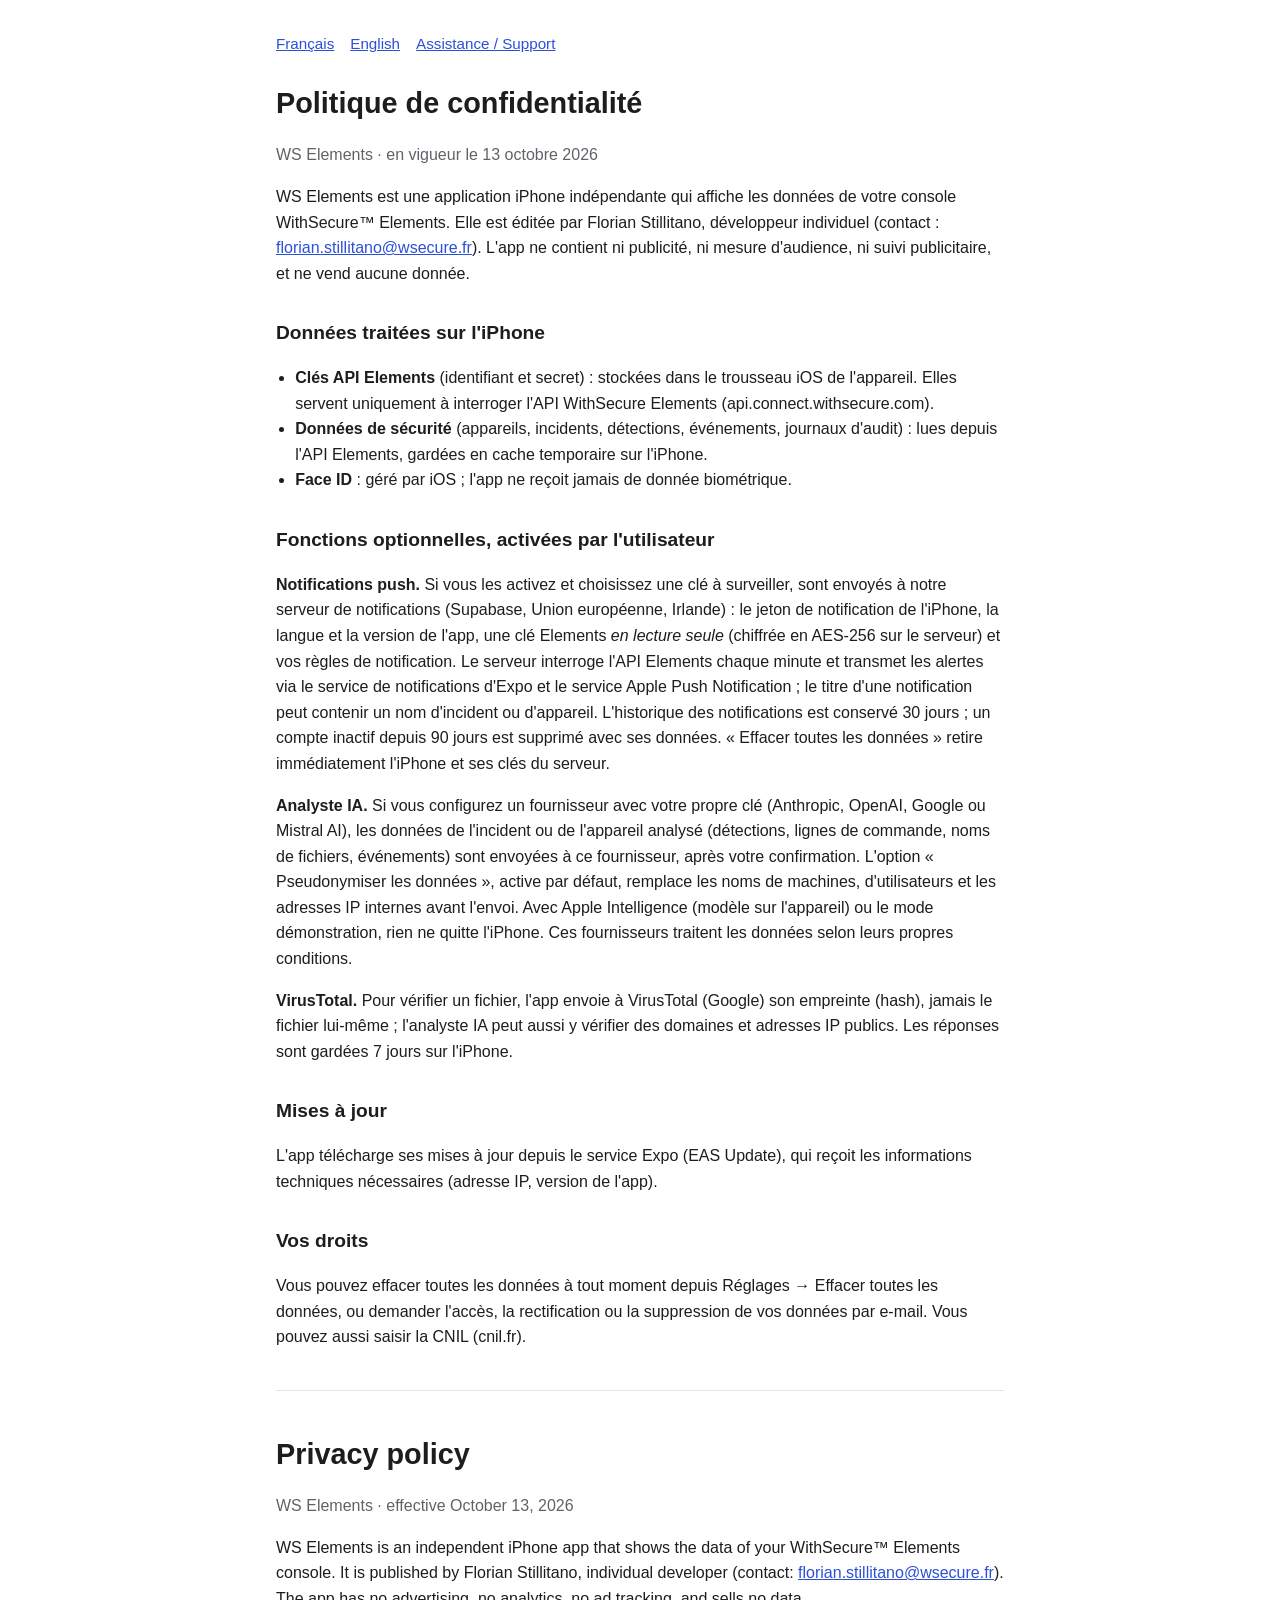
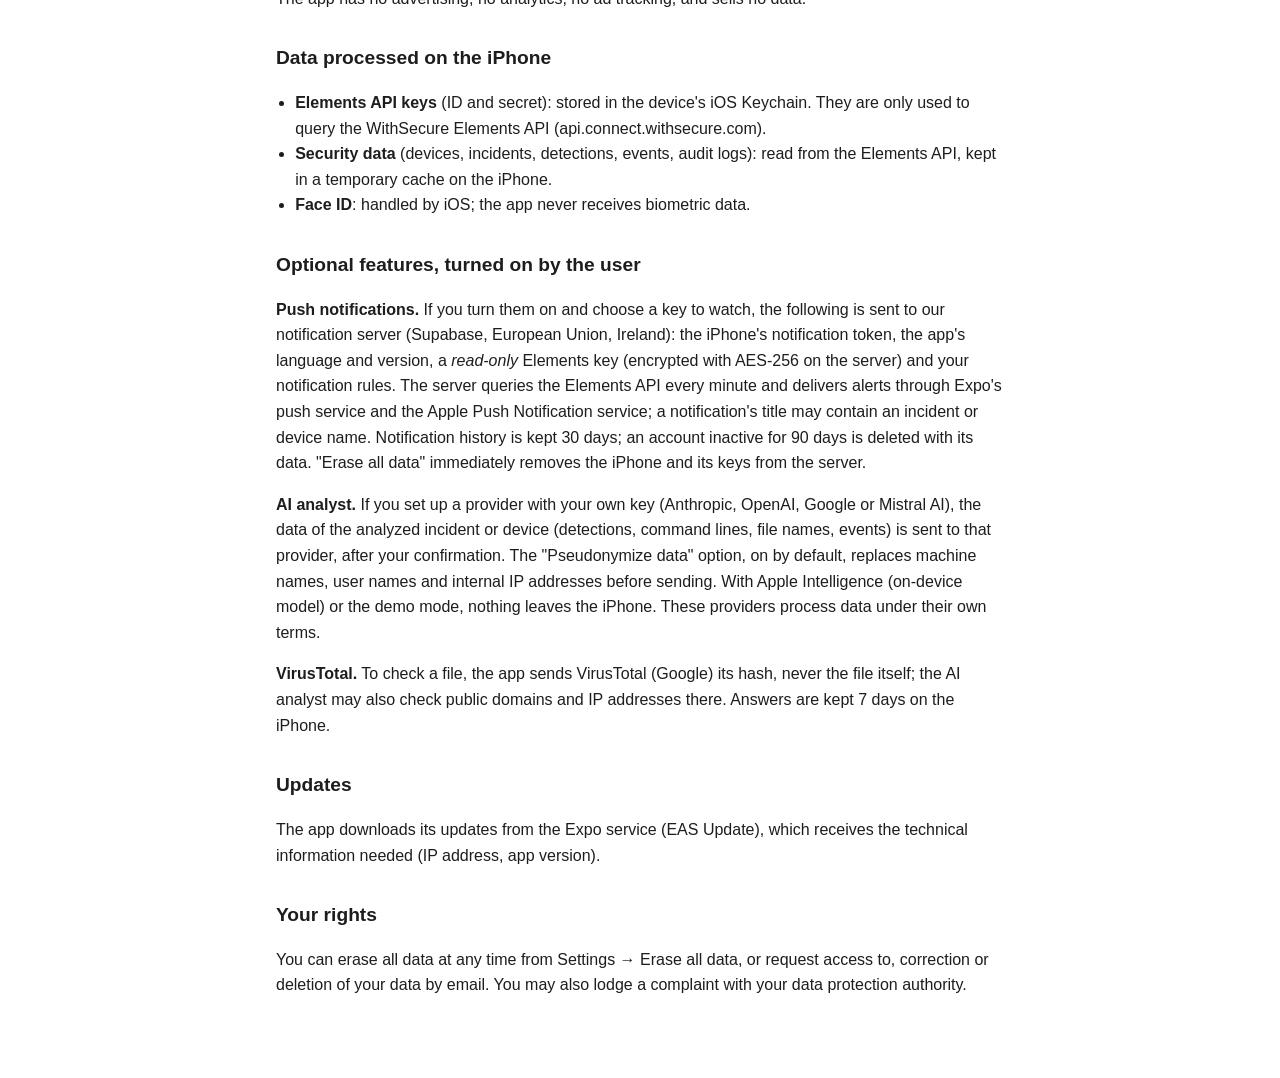
==== privacy.html @ 2fc4804b "Pages d'assistance et de confidentialité de WS Elements" ====
<!doctype html>
<html lang="fr">
<head>
<meta charset="utf-8">
<meta name="viewport" content="width=device-width, initial-scale=1">
<title>WS Elements — Confidentialité / Privacy</title>
<link rel="stylesheet" href="style.css">
</head>
<body>
<main>
<nav><a href="#fr">Français</a><a href="#en">English</a><a href="index.html">Assistance / Support</a></nav>

<section id="fr" lang="fr">
<h1>Politique de confidentialité</h1>
<p class="muted">WS Elements · en vigueur le 13 octobre 2026</p>

<p>WS Elements est une application iPhone indépendante qui affiche les données de votre console WithSecure™ Elements. Elle est éditée par Florian Stillitano, développeur individuel (contact : <a href="mailto:florian.stillitano@wsecure.fr">florian.stillitano@wsecure.fr</a>). L'app ne contient ni publicité, ni mesure d'audience, ni suivi publicitaire, et ne vend aucune donnée.</p>

<h2>Données traitées sur l'iPhone</h2>
<ul>
<li><strong>Clés API Elements</strong> (identifiant et secret) : stockées dans le trousseau iOS de l'appareil. Elles servent uniquement à interroger l'API WithSecure Elements (api.connect.withsecure.com).</li>
<li><strong>Données de sécurité</strong> (appareils, incidents, détections, événements, journaux d'audit) : lues depuis l'API Elements, gardées en cache temporaire sur l'iPhone.</li>
<li><strong>Face ID</strong> : géré par iOS ; l'app ne reçoit jamais de donnée biométrique.</li>
</ul>

<h2>Fonctions optionnelles, activées par l'utilisateur</h2>
<p><strong>Notifications push.</strong> Si vous les activez et choisissez une clé à surveiller, sont envoyés à notre serveur de notifications (Supabase, Union européenne, Irlande) : le jeton de notification de l'iPhone, la langue et la version de l'app, une clé Elements <em>en lecture seule</em> (chiffrée en AES-256 sur le serveur) et vos règles de notification. Le serveur interroge l'API Elements chaque minute et transmet les alertes via le service de notifications d'Expo et le service Apple Push Notification ; le titre d'une notification peut contenir un nom d'incident ou d'appareil. L'historique des notifications est conservé 30 jours ; un compte inactif depuis 90 jours est supprimé avec ses données. « Effacer toutes les données » retire immédiatement l'iPhone et ses clés du serveur.</p>
<p><strong>Analyste IA.</strong> Si vous configurez un fournisseur avec votre propre clé (Anthropic, OpenAI, Google ou Mistral AI), les données de l'incident ou de l'appareil analysé (détections, lignes de commande, noms de fichiers, événements) sont envoyées à ce fournisseur, après votre confirmation. L'option « Pseudonymiser les données », active par défaut, remplace les noms de machines, d'utilisateurs et les adresses IP internes avant l'envoi. Avec Apple Intelligence (modèle sur l'appareil) ou le mode démonstration, rien ne quitte l'iPhone. Ces fournisseurs traitent les données selon leurs propres conditions.</p>
<p><strong>VirusTotal.</strong> Pour vérifier un fichier, l'app envoie à VirusTotal (Google) son empreinte (hash), jamais le fichier lui-même ; l'analyste IA peut aussi y vérifier des domaines et adresses IP publics. Les réponses sont gardées 7 jours sur l'iPhone.</p>

<h2>Mises à jour</h2>
<p>L'app télécharge ses mises à jour depuis le service Expo (EAS Update), qui reçoit les informations techniques nécessaires (adresse IP, version de l'app).</p>

<h2>Vos droits</h2>
<p>Vous pouvez effacer toutes les données à tout moment depuis Réglages → Effacer toutes les données, ou demander l'accès, la rectification ou la suppression de vos données par e-mail. Vous pouvez aussi saisir la CNIL (cnil.fr).</p>
</section>

<hr>

<section id="en" lang="en">
<h1>Privacy policy</h1>
<p class="muted">WS Elements · effective October 13, 2026</p>

<p>WS Elements is an independent iPhone app that shows the data of your WithSecure™ Elements console. It is published by Florian Stillitano, individual developer (contact: <a href="mailto:florian.stillitano@wsecure.fr">florian.stillitano@wsecure.fr</a>). The app has no advertising, no analytics, no ad tracking, and sells no data.</p>

<h2>Data processed on the iPhone</h2>
<ul>
<li><strong>Elements API keys</strong> (ID and secret): stored in the device's iOS Keychain. They are only used to query the WithSecure Elements API (api.connect.withsecure.com).</li>
<li><strong>Security data</strong> (devices, incidents, detections, events, audit logs): read from the Elements API, kept in a temporary cache on the iPhone.</li>
<li><strong>Face ID</strong>: handled by iOS; the app never receives biometric data.</li>
</ul>

<h2>Optional features, turned on by the user</h2>
<p><strong>Push notifications.</strong> If you turn them on and choose a key to watch, the following is sent to our notification server (Supabase, European Union, Ireland): the iPhone's notification token, the app's language and version, a <em>read-only</em> Elements key (encrypted with AES-256 on the server) and your notification rules. The server queries the Elements API every minute and delivers alerts through Expo's push service and the Apple Push Notification service; a notification's title may contain an incident or device name. Notification history is kept 30 days; an account inactive for 90 days is deleted with its data. "Erase all data" immediately removes the iPhone and its keys from the server.</p>
<p><strong>AI analyst.</strong> If you set up a provider with your own key (Anthropic, OpenAI, Google or Mistral AI), the data of the analyzed incident or device (detections, command lines, file names, events) is sent to that provider, after your confirmation. The "Pseudonymize data" option, on by default, replaces machine names, user names and internal IP addresses before sending. With Apple Intelligence (on-device model) or the demo mode, nothing leaves the iPhone. These providers process data under their own terms.</p>
<p><strong>VirusTotal.</strong> To check a file, the app sends VirusTotal (Google) its hash, never the file itself; the AI analyst may also check public domains and IP addresses there. Answers are kept 7 days on the iPhone.</p>

<h2>Updates</h2>
<p>The app downloads its updates from the Expo service (EAS Update), which receives the technical information needed (IP address, app version).</p>

<h2>Your rights</h2>
<p>You can erase all data at any time from Settings → Erase all data, or request access to, correction or deletion of your data by email. You may also lodge a complaint with your data protection authority.</p>
</section>
</main>
</body>
</html>
---- style.css ----
:root { --bg: #ffffff; --text: #1d1d1f; --muted: #5f6368; --line: #e3e3e8; --accent: #2b50d8; }
@media (prefers-color-scheme: dark) { :root { --bg: #0e1015; --text: #f2f2f5; --muted: #a1a1aa; --line: #2a2d36; --accent: #8aa2ff; } }
* { box-sizing: border-box; }
body { margin: 0; background: var(--bg); color: var(--text); font: 16px/1.6 -apple-system, BlinkMacSystemFont, "Segoe UI", Roboto, sans-serif; }
main { max-width: 760px; margin: 0 auto; padding: 32px 16px 64px; }
h1 { font-size: 1.8rem; margin: 0 0 4px; }
h2 { font-size: 1.2rem; margin: 32px 0 8px; }
p, li { color: var(--text); }
.muted { color: var(--muted); }
nav { display: flex; gap: 16px; margin-bottom: 24px; font-size: .95rem; }
a { color: var(--accent); }
hr { border: 0; border-top: 1px solid var(--line); margin: 40px 0; }
ul { padding-left: 1.2rem; }
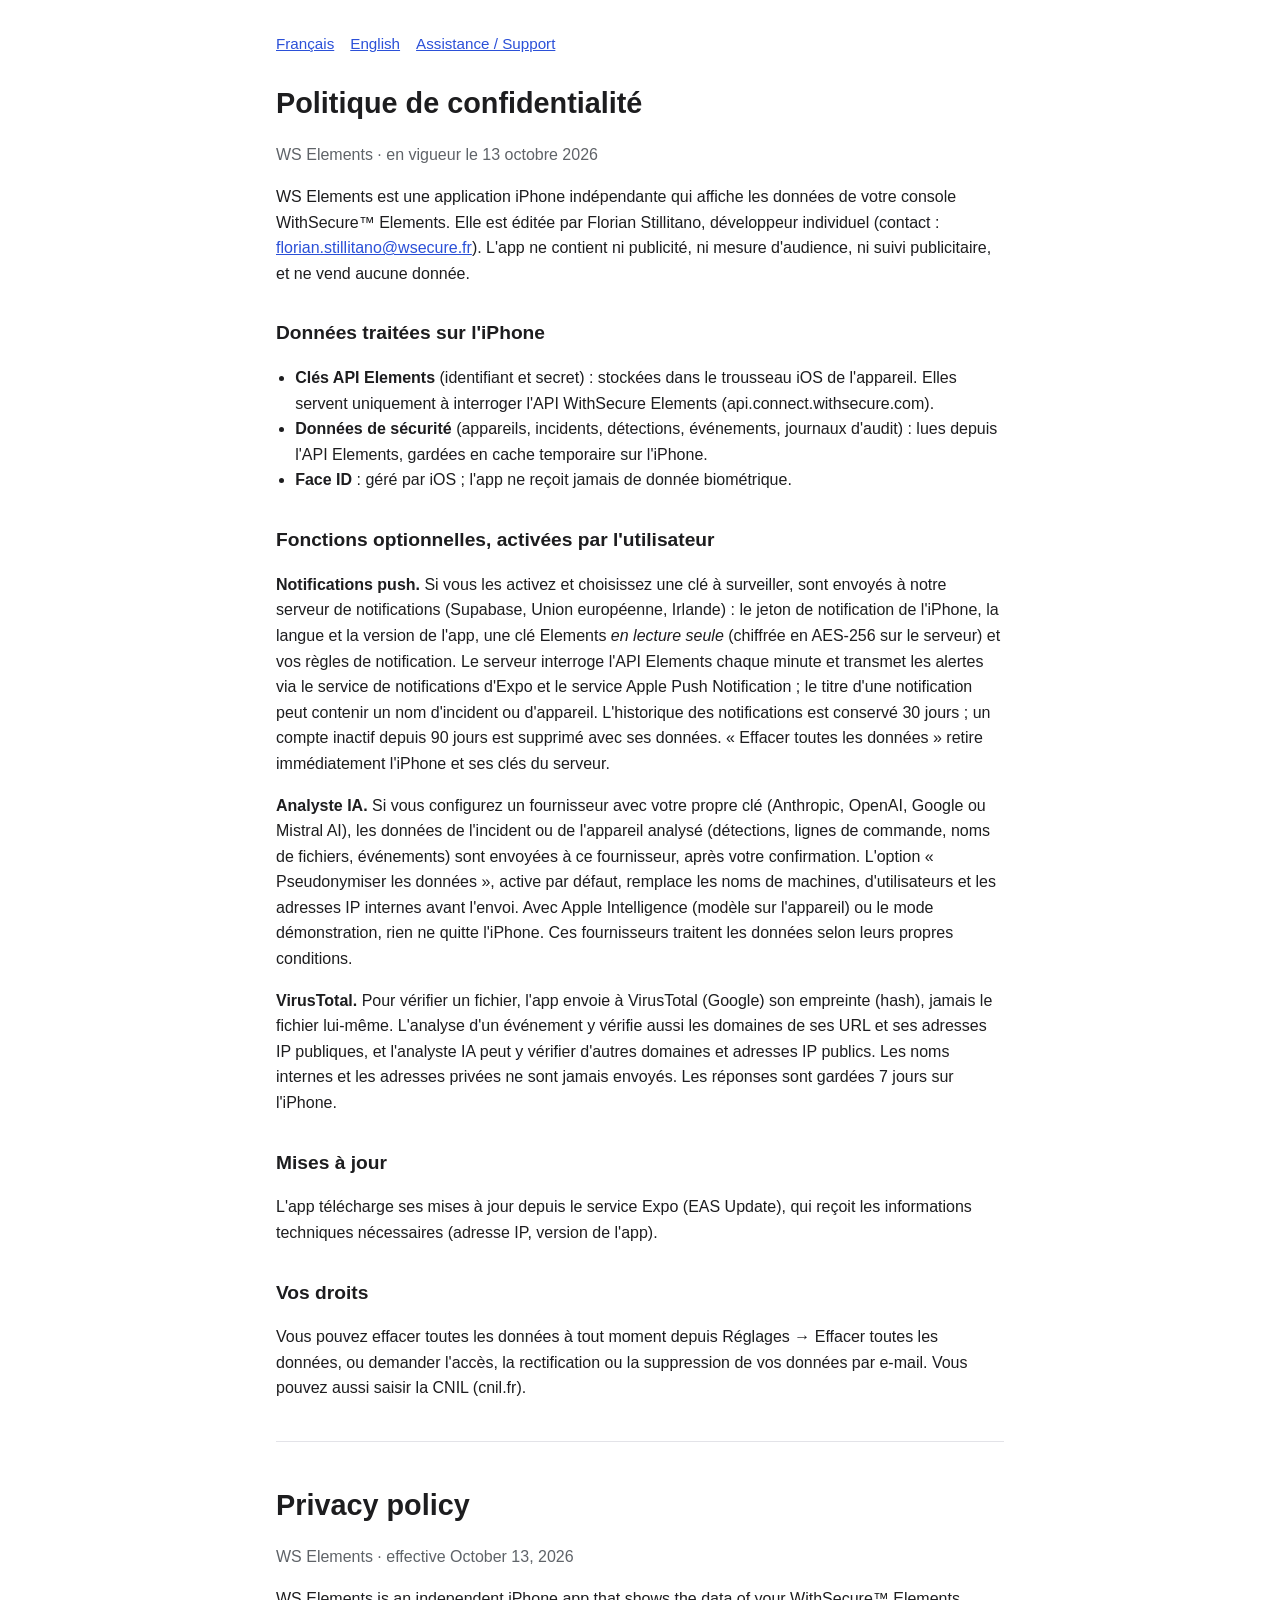
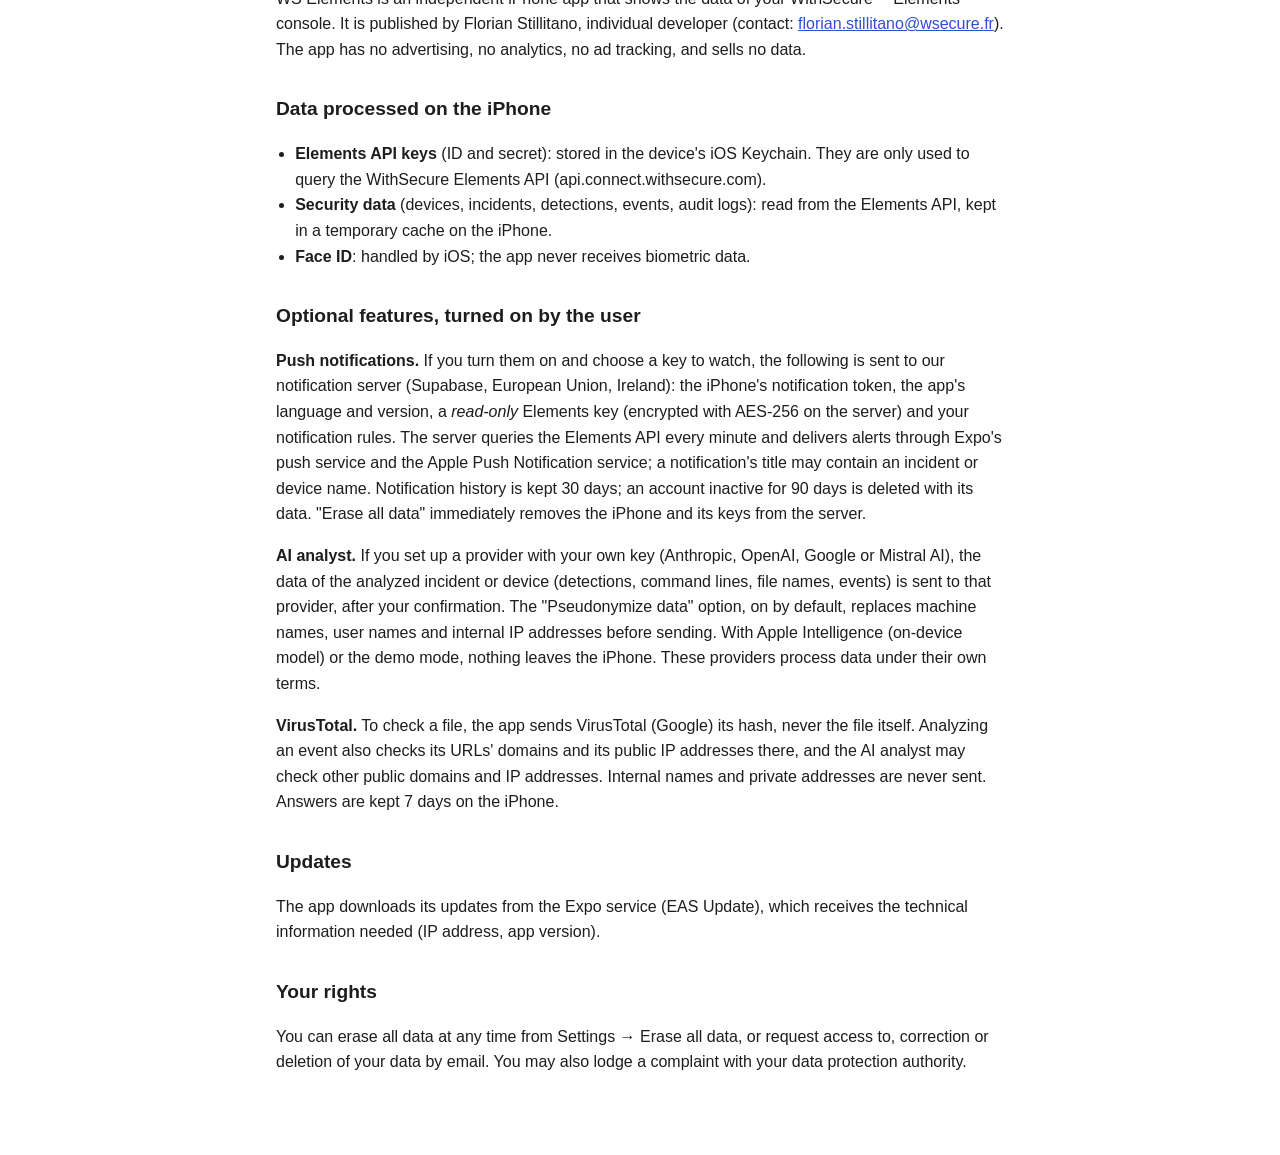
==== commit dac86356: "Assistance sans « Envoyer un essai », VirusTotal : domaines et IP des événements" ====
--- a/privacy.html
+++ b/privacy.html
@@ -26,7 +26,7 @@
 <h2>Fonctions optionnelles, activées par l'utilisateur</h2>
 <p><strong>Notifications push.</strong> Si vous les activez et choisissez une clé à surveiller, sont envoyés à notre serveur de notifications (Supabase, Union européenne, Irlande) : le jeton de notification de l'iPhone, la langue et la version de l'app, une clé Elements <em>en lecture seule</em> (chiffrée en AES-256 sur le serveur) et vos règles de notification. Le serveur interroge l'API Elements chaque minute et transmet les alertes via le service de notifications d'Expo et le service Apple Push Notification ; le titre d'une notification peut contenir un nom d'incident ou d'appareil. L'historique des notifications est conservé 30 jours ; un compte inactif depuis 90 jours est supprimé avec ses données. « Effacer toutes les données » retire immédiatement l'iPhone et ses clés du serveur.</p>
 <p><strong>Analyste IA.</strong> Si vous configurez un fournisseur avec votre propre clé (Anthropic, OpenAI, Google ou Mistral AI), les données de l'incident ou de l'appareil analysé (détections, lignes de commande, noms de fichiers, événements) sont envoyées à ce fournisseur, après votre confirmation. L'option « Pseudonymiser les données », active par défaut, remplace les noms de machines, d'utilisateurs et les adresses IP internes avant l'envoi. Avec Apple Intelligence (modèle sur l'appareil) ou le mode démonstration, rien ne quitte l'iPhone. Ces fournisseurs traitent les données selon leurs propres conditions.</p>
-<p><strong>VirusTotal.</strong> Pour vérifier un fichier, l'app envoie à VirusTotal (Google) son empreinte (hash), jamais le fichier lui-même ; l'analyste IA peut aussi y vérifier des domaines et adresses IP publics. Les réponses sont gardées 7 jours sur l'iPhone.</p>
+<p><strong>VirusTotal.</strong> Pour vérifier un fichier, l'app envoie à VirusTotal (Google) son empreinte (hash), jamais le fichier lui-même. L'analyse d'un événement y vérifie aussi les domaines de ses URL et ses adresses IP publiques, et l'analyste IA peut y vérifier d'autres domaines et adresses IP publics. Les noms internes et les adresses privées ne sont jamais envoyés. Les réponses sont gardées 7 jours sur l'iPhone.</p>
 
 <h2>Mises à jour</h2>
 <p>L'app télécharge ses mises à jour depuis le service Expo (EAS Update), qui reçoit les informations techniques nécessaires (adresse IP, version de l'app).</p>
@@ -53,7 +53,7 @@
 <h2>Optional features, turned on by the user</h2>
 <p><strong>Push notifications.</strong> If you turn them on and choose a key to watch, the following is sent to our notification server (Supabase, European Union, Ireland): the iPhone's notification token, the app's language and version, a <em>read-only</em> Elements key (encrypted with AES-256 on the server) and your notification rules. The server queries the Elements API every minute and delivers alerts through Expo's push service and the Apple Push Notification service; a notification's title may contain an incident or device name. Notification history is kept 30 days; an account inactive for 90 days is deleted with its data. "Erase all data" immediately removes the iPhone and its keys from the server.</p>
 <p><strong>AI analyst.</strong> If you set up a provider with your own key (Anthropic, OpenAI, Google or Mistral AI), the data of the analyzed incident or device (detections, command lines, file names, events) is sent to that provider, after your confirmation. The "Pseudonymize data" option, on by default, replaces machine names, user names and internal IP addresses before sending. With Apple Intelligence (on-device model) or the demo mode, nothing leaves the iPhone. These providers process data under their own terms.</p>
-<p><strong>VirusTotal.</strong> To check a file, the app sends VirusTotal (Google) its hash, never the file itself; the AI analyst may also check public domains and IP addresses there. Answers are kept 7 days on the iPhone.</p>
+<p><strong>VirusTotal.</strong> To check a file, the app sends VirusTotal (Google) its hash, never the file itself. Analyzing an event also checks its URLs' domains and its public IP addresses there, and the AI analyst may check other public domains and IP addresses. Internal names and private addresses are never sent. Answers are kept 7 days on the iPhone.</p>
 
 <h2>Updates</h2>
 <p>The app downloads its updates from the Expo service (EAS Update), which receives the technical information needed (IP address, app version).</p>
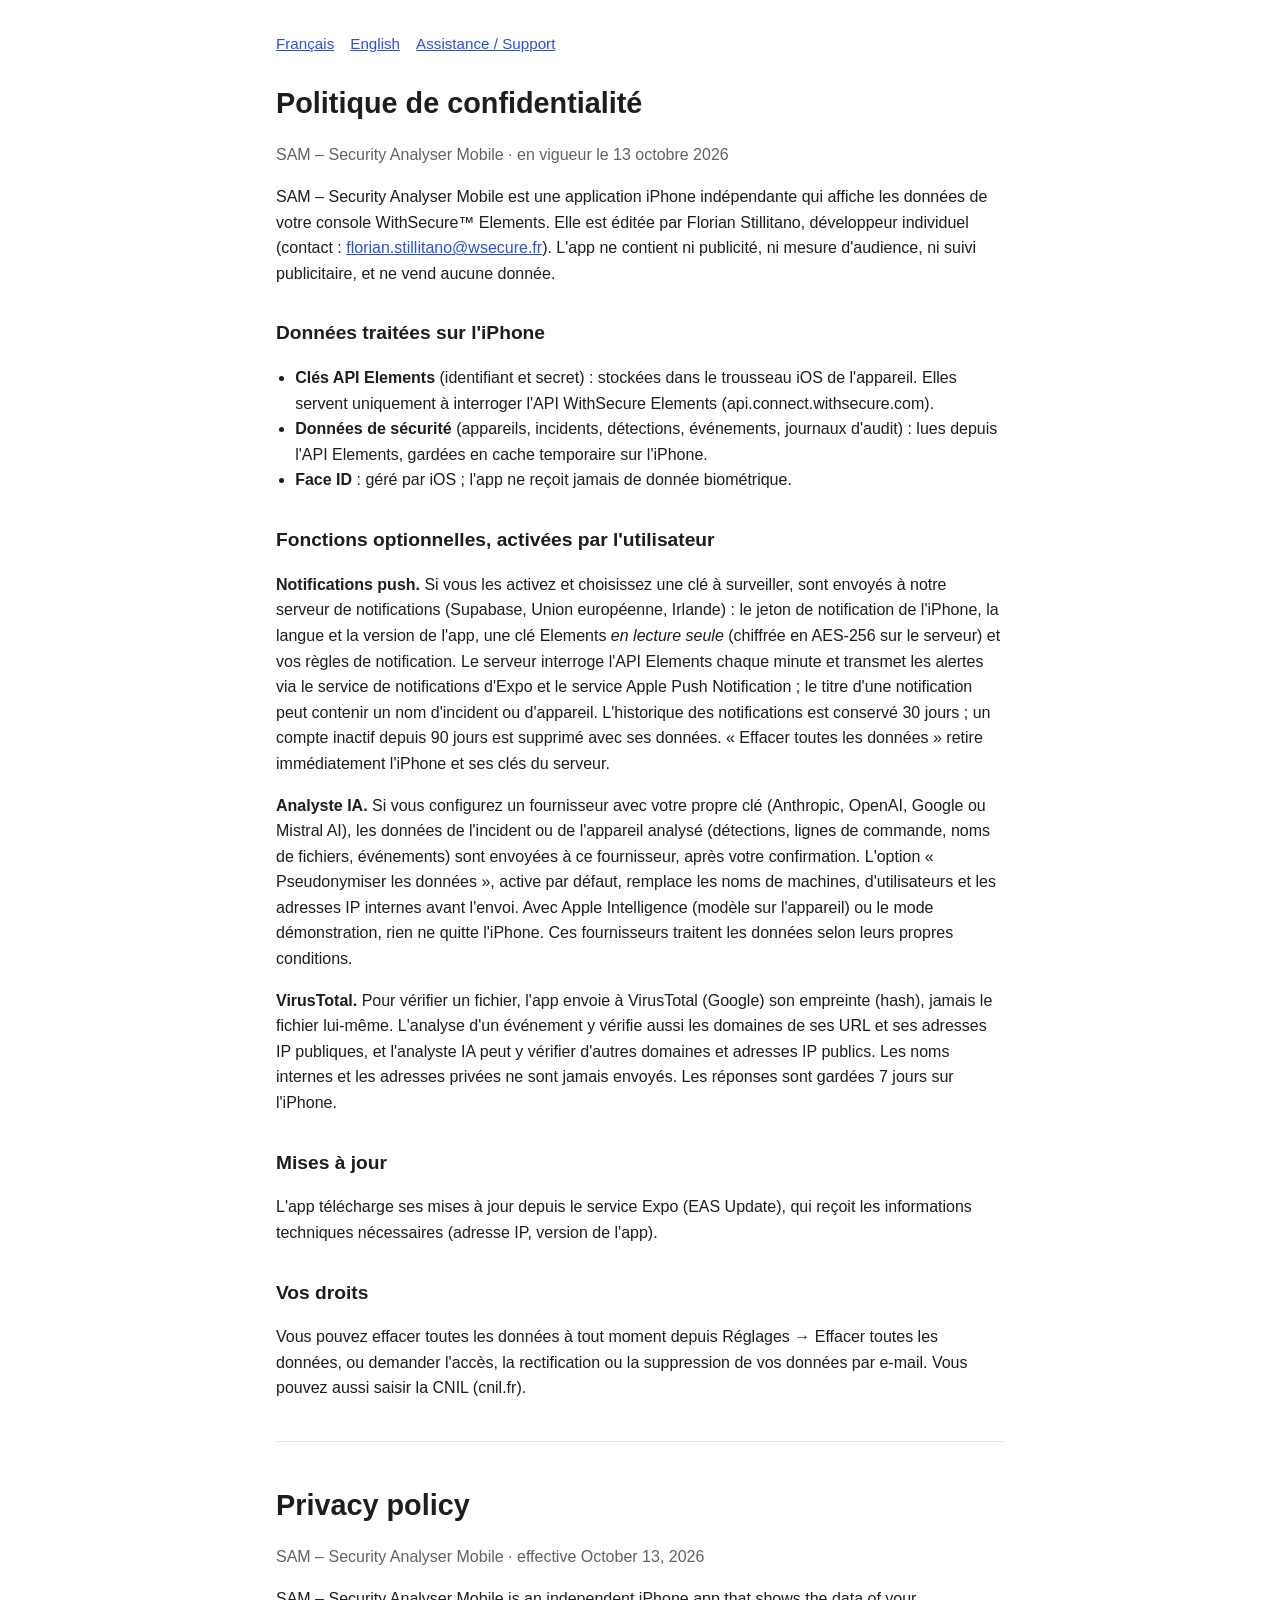
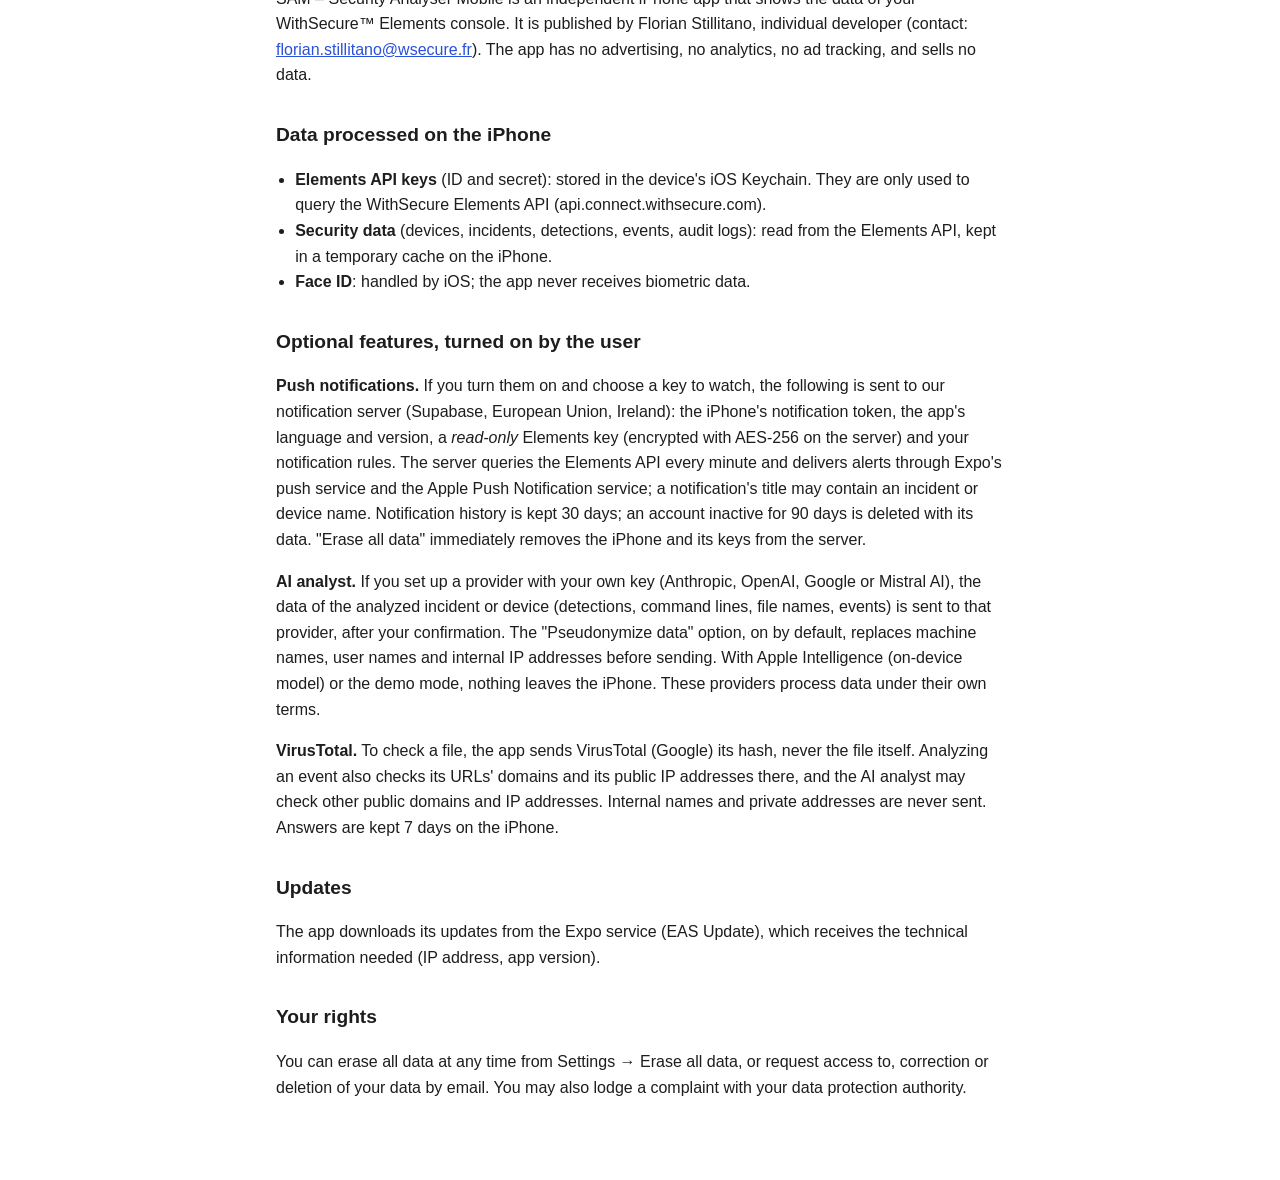
==== commit 53414aaf: "Nouveau nom : SAM – Security Analyser Mobile" ====
--- a/privacy.html
+++ b/privacy.html
@@ -3,7 +3,7 @@
 <head>
 <meta charset="utf-8">
 <meta name="viewport" content="width=device-width, initial-scale=1">
-<title>WS Elements — Confidentialité / Privacy</title>
+<title>SAM – Security Analyser Mobile — Confidentialité / Privacy</title>
 <link rel="stylesheet" href="style.css">
 </head>
 <body>
@@ -12,9 +12,9 @@
 
 <section id="fr" lang="fr">
 <h1>Politique de confidentialité</h1>
-<p class="muted">WS Elements · en vigueur le 13 octobre 2026</p>
+<p class="muted">SAM – Security Analyser Mobile · en vigueur le 13 octobre 2026</p>
 
-<p>WS Elements est une application iPhone indépendante qui affiche les données de votre console WithSecure™ Elements. Elle est éditée par Florian Stillitano, développeur individuel (contact : <a href="mailto:florian.stillitano@wsecure.fr">florian.stillitano@wsecure.fr</a>). L'app ne contient ni publicité, ni mesure d'audience, ni suivi publicitaire, et ne vend aucune donnée.</p>
+<p>SAM – Security Analyser Mobile est une application iPhone indépendante qui affiche les données de votre console WithSecure™ Elements. Elle est éditée par Florian Stillitano, développeur individuel (contact : <a href="mailto:florian.stillitano@wsecure.fr">florian.stillitano@wsecure.fr</a>). L'app ne contient ni publicité, ni mesure d'audience, ni suivi publicitaire, et ne vend aucune donnée.</p>
 
 <h2>Données traitées sur l'iPhone</h2>
 <ul>
@@ -39,9 +39,9 @@
 
 <section id="en" lang="en">
 <h1>Privacy policy</h1>
-<p class="muted">WS Elements · effective October 13, 2026</p>
+<p class="muted">SAM – Security Analyser Mobile · effective October 13, 2026</p>
 
-<p>WS Elements is an independent iPhone app that shows the data of your WithSecure™ Elements console. It is published by Florian Stillitano, individual developer (contact: <a href="mailto:florian.stillitano@wsecure.fr">florian.stillitano@wsecure.fr</a>). The app has no advertising, no analytics, no ad tracking, and sells no data.</p>
+<p>SAM – Security Analyser Mobile is an independent iPhone app that shows the data of your WithSecure™ Elements console. It is published by Florian Stillitano, individual developer (contact: <a href="mailto:florian.stillitano@wsecure.fr">florian.stillitano@wsecure.fr</a>). The app has no advertising, no analytics, no ad tracking, and sells no data.</p>
 
 <h2>Data processed on the iPhone</h2>
 <ul>
